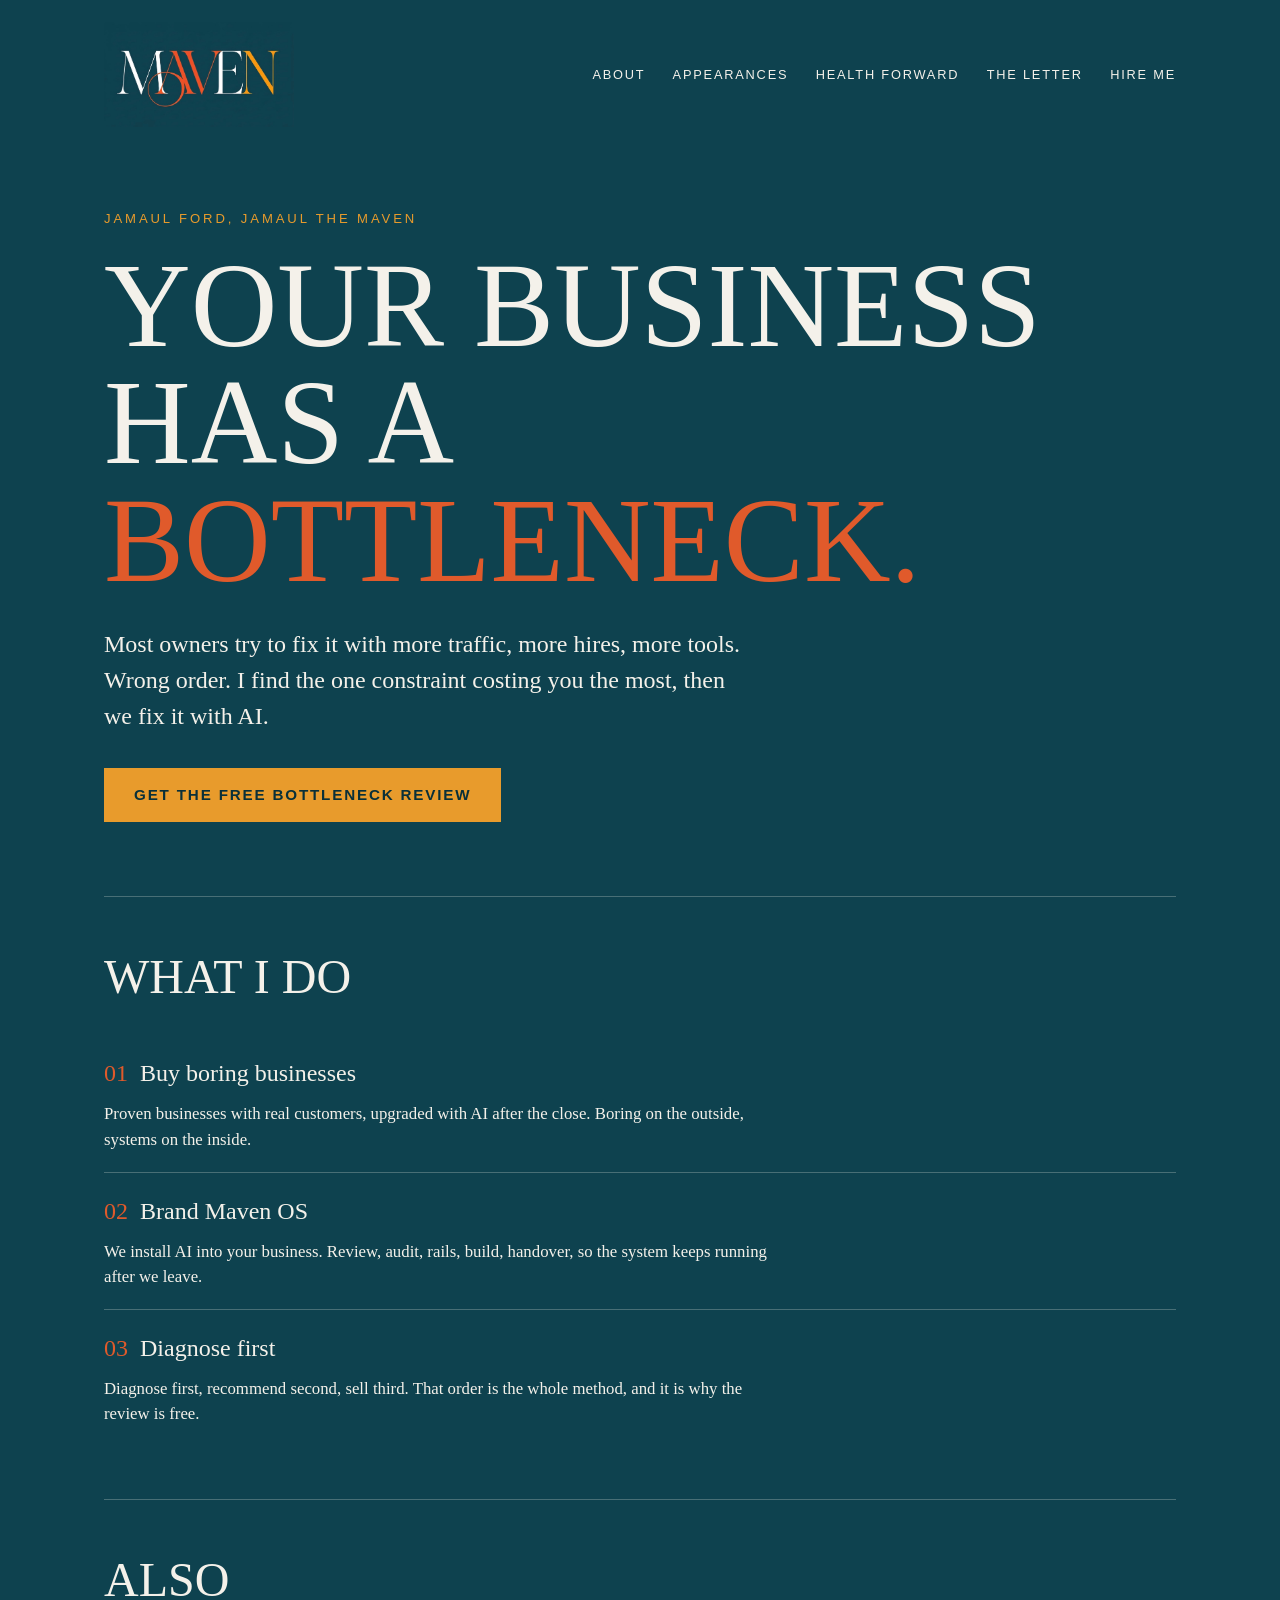
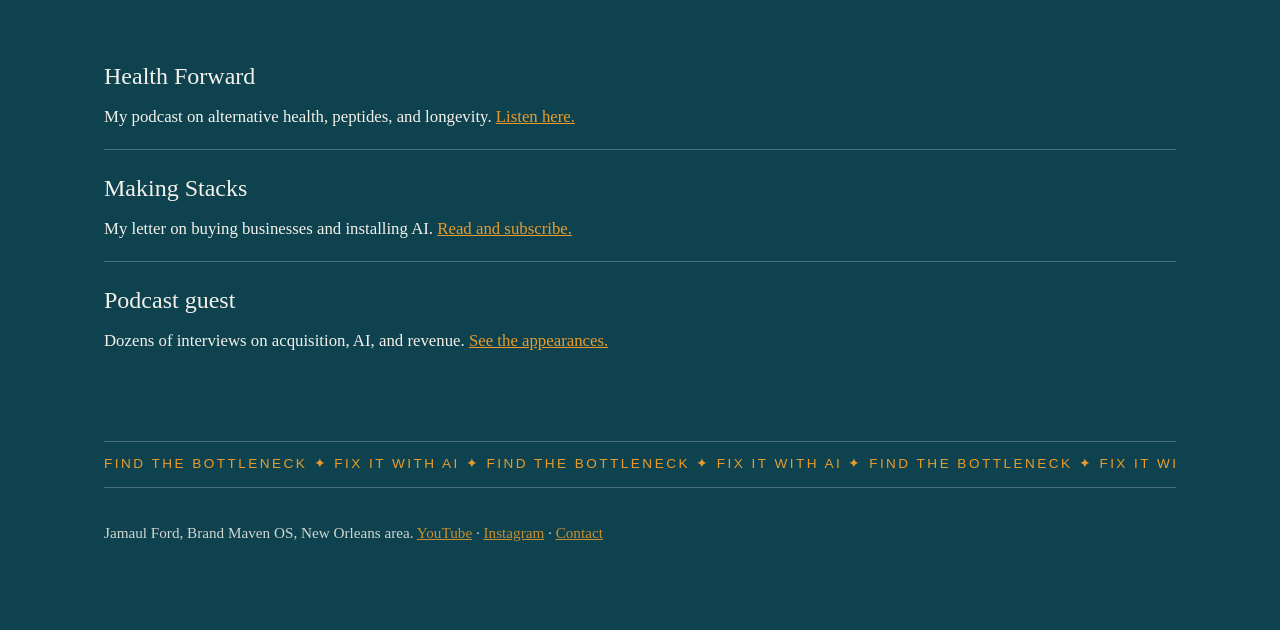
==== index.html @ 56a880d4 "Publish jamaulford.com: home, about, appearances, health forward, contact, join" ====
<!DOCTYPE html>
<html lang="en">
<head>
<meta charset="utf-8">
<meta name="viewport" content="width=device-width, initial-scale=1">
<title>Jamaul Ford | Jamaul The Maven, Founder of Brand Maven OS</title>
<link rel="icon" href="data:image/svg+xml,%3Csvg xmlns='http://www.w3.org/2000/svg' viewBox='0 0 64 64'%3E%3Crect width='64' height='64' fill='%230e424f'/%3E%3Ctext x='32' y='45' font-family='Georgia,serif' font-size='38' fill='%23e89b2c' text-anchor='middle'%3EM%3C/text%3E%3C/svg%3E">
<meta name="description" content="Jamaul Ford buys boring businesses and upgrades them with AI, and founded Brand Maven OS, where we install AI into your business. Host of the Health Forward podcast and writer of Making Stacks.">
<link rel="canonical" href="https://jamaulford.com/">
<style>
  :root {
    --teal: #0e424f; --ink: #f4f1ea; --orange: #e05a2b; --gold: #e89b2c;
    --teal-dark: #093039; --line: rgba(244,241,234,.25);
  }
  * { box-sizing: border-box; }
  body { margin: 0; background: var(--teal); color: var(--ink); font-family: Georgia, 'Times New Roman', serif; line-height: 1.5; }
  main { max-width: 1120px; margin: 0 auto; padding: 0 24px 70px; }
  header.site { display: flex; justify-content: space-between; align-items: center; gap: 20px; padding: 22px 0; flex-wrap: wrap; }
  header.site img { width: 190px; height: auto; display: block; }
  nav { font-family: Arial, Helvetica, sans-serif; text-transform: uppercase; letter-spacing: .14em; font-size: .8rem; }
  nav a { color: var(--ink); text-decoration: none; margin-left: 22px; }
  nav a:hover { color: var(--gold); }
  .hero { padding: 60px 0 30px; }
  .kicker { font-family: Arial, Helvetica, sans-serif; text-transform: uppercase; letter-spacing: .22em; font-size: .82rem; color: var(--gold); margin: 0 0 18px; }
  h1 { font-size: clamp(3rem, 10.5vw, 7.5rem); line-height: .98; margin: 0 0 26px; text-transform: uppercase; font-weight: normal; }
  h1 .accent { color: var(--orange); }
  .hero p.lede { font-size: clamp(1.15rem, 2.4vw, 1.5rem); max-width: 640px; margin: 0 0 34px; }
  .cta { display: inline-block; background: var(--gold); color: var(--teal-dark); font-family: Arial, Helvetica, sans-serif; font-weight: bold; text-transform: uppercase; letter-spacing: .12em; font-size: .95rem; padding: 16px 30px; text-decoration: none; }
  .cta:hover { background: var(--orange); color: var(--ink); }
  section { border-top: 1px solid var(--line); padding: 44px 0 8px; margin-top: 44px; }
  h2 { font-size: clamp(1.9rem, 4.5vw, 3rem); text-transform: uppercase; margin: 0 0 22px; font-weight: normal; }
  .row { display: grid; grid-template-columns: 1fr; gap: 6px; padding: 20px 0; border-top: 1px solid var(--line); }
  .row:first-of-type { border-top: none; }
  .row h3 { font-size: 1.5rem; margin: 0; font-weight: normal; }
  .row h3 .n { color: var(--orange); margin-right: 12px; }
  .row p { margin: 4px 0 0; max-width: 680px; font-size: 1.05rem; }
  a.inline { color: var(--gold); }
  .marquee { border-top: 1px solid var(--line); border-bottom: 1px solid var(--line); margin-top: 60px; padding: 12px 0; overflow: hidden; white-space: nowrap; font-family: Arial, Helvetica, sans-serif; text-transform: uppercase; letter-spacing: .18em; font-size: .85rem; color: var(--gold); }
  footer { margin-top: 34px; font-size: .95rem; opacity: .85; }
  footer a { color: var(--gold); }
</style>
<script type="application/ld+json">
{
  "@context": "https://schema.org",
  "@type": "Person",
  "name": "Jamaul Ford",
  "alternateName": "Jamaul The Maven",
  "url": "https://jamaulford.com/",
  "jobTitle": "Founder, Brand Maven OS",
  "description": "Jamaul Ford buys boring businesses and upgrades them with AI, and founded Brand Maven OS, where we install AI into your business. He is the host of the Health Forward podcast.",
  "sameAs": [
    "https://www.youtube.com/@jamaulthemaven",
    "https://www.instagram.com/jamaulthemaven",
    "https://makingstacks.substack.com",
    "https://podmatch.com/hostdetailpreview/1708655354072578beaefd7de",
    "https://open.spotify.com/show/3qcgBrdR8ibEWQGKE91khV",
    "https://podcasts.apple.com/us/podcast/health-forward/id6837012593"
  ]
}
</script>
</head>
<body>
<main>
<header class="site">
  <a href="/"><img src="[data-uri]" alt="Maven, Jamaul Ford"></a>
  <nav>
    <a href="/about/">About</a>
    <a href="/appearances/">Appearances</a>
    <a href="/health-forward/">Health Forward</a>
    <a href="/join/">The Letter</a>
    <a href="/contact/">Hire Me</a>
  </nav>
</header>

<div class="hero">
  <p class="kicker">Jamaul Ford, Jamaul The Maven</p>
  <h1>Your business<br>has a<br><span class="accent">bottleneck.</span></h1>
  <p class="lede">Most owners try to fix it with more traffic, more hires, more tools. Wrong order. I find the one constraint costing you the most, then we fix it with AI.</p>
  <a class="cta" href="/contact/">Get the free Bottleneck Review</a>
</div>

<section>
  <h2>What I do</h2>
  <div class="row">
    <h3><span class="n">01</span>Buy boring businesses</h3>
    <p>Proven businesses with real customers, upgraded with AI after the close. Boring on the outside, systems on the inside.</p>
  </div>
  <div class="row">
    <h3><span class="n">02</span>Brand Maven OS</h3>
    <p>We install AI into your business. Review, audit, rails, build, handover, so the system keeps running after we leave.</p>
  </div>
  <div class="row">
    <h3><span class="n">03</span>Diagnose first</h3>
    <p>Diagnose first, recommend second, sell third. That order is the whole method, and it is why the review is free.</p>
  </div>
</section>

<section>
  <h2>Also</h2>
  <div class="row">
    <h3>Health Forward</h3>
    <p>My podcast on alternative health, peptides, and longevity. <a class="inline" href="/health-forward/">Listen here.</a></p>
  </div>
  <div class="row">
    <h3>Making Stacks</h3>
    <p>My letter on buying businesses and installing AI. <a class="inline" href="/join/">Read and subscribe.</a></p>
  </div>
  <div class="row">
    <h3>Podcast guest</h3>
    <p>Dozens of interviews on acquisition, AI, and revenue. <a class="inline" href="/appearances/">See the appearances.</a></p>
  </div>
</section>

<div class="marquee">Find the bottleneck ✦ Fix it with AI ✦ Find the bottleneck ✦ Fix it with AI ✦ Find the bottleneck ✦ Fix it with AI ✦</div>

<footer>
  <p>Jamaul Ford, Brand Maven OS, New Orleans area. <a href="https://www.youtube.com/@jamaulthemaven">YouTube</a> · <a href="https://www.instagram.com/jamaulthemaven">Instagram</a> · <a href="/contact/">Contact</a></p>
</footer>
</main>
</body>
</html>
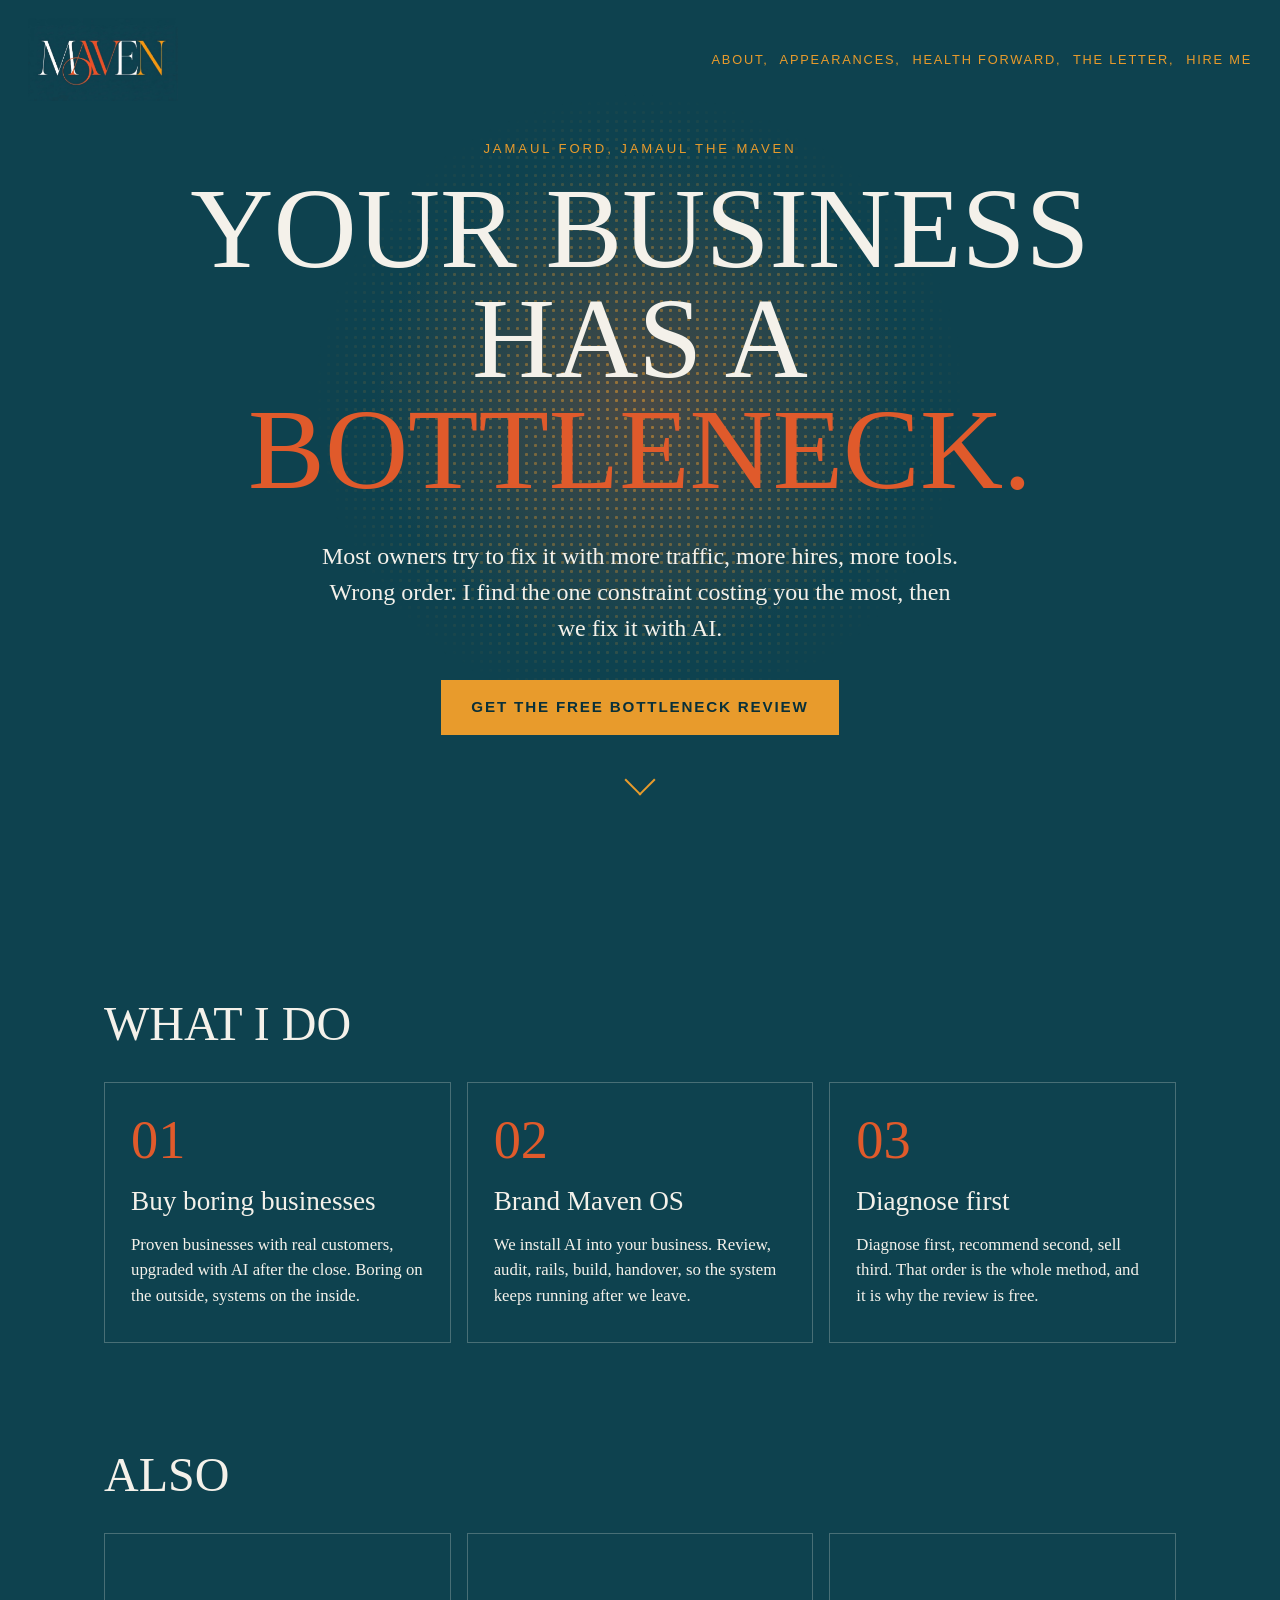
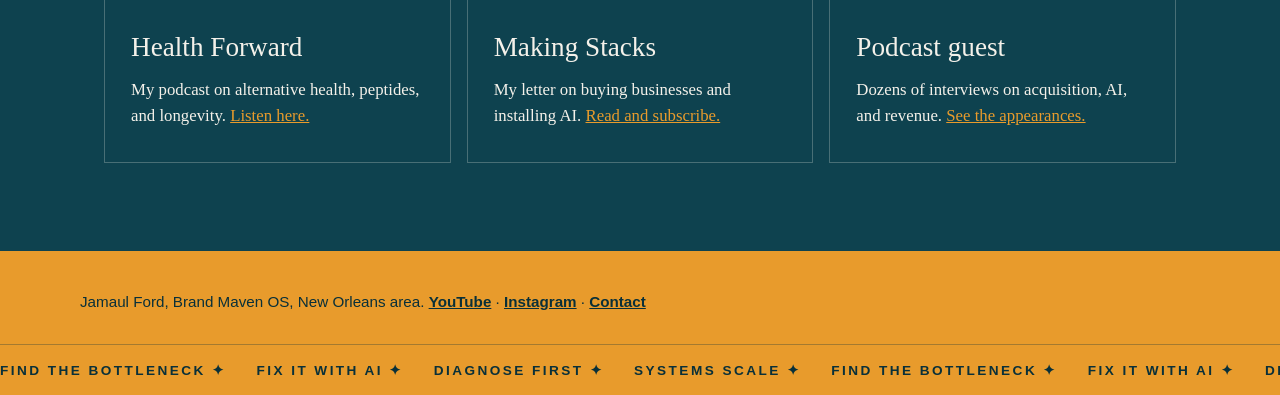
==== commit 55dde87c: "Add unusual.la-style flow and motion Full-screen hero with moving halftone dots, line-by-line headli" ====
--- a/index.html
+++ b/index.html
@@ -58,8 +58,10 @@
   ]
 }
 </script>
+<link rel="stylesheet" href="/assets/motion.css">
+<script src="/assets/motion.js" defer></script>
 </head>
-<body>
+<body class="home">
 <main>
 <header class="site">
   <a href="/"><img src="[data-uri]" alt="Maven, Jamaul Ford"></a>
--- a/assets/motion.css
+++ b/assets/motion.css
@@ -0,0 +1,137 @@
+/* Motion and flow layer for jamaulford.com
+   Inspired by the pacing of unusual.la: full-screen hero, halftone backdrop,
+   spinning logo sticker, fade-up reveals, hover tiles, endless ticker. */
+
+html { scroll-behavior: smooth; }
+body { overflow-x: hidden; }
+
+/* ---------- Fixed header, logo sticker, comma nav ---------- */
+header.site {
+  position: fixed; top: 0; left: 0; right: 0; z-index: 50;
+  padding: 18px 28px; margin: 0;
+  transition: background .4s ease, padding .4s ease;
+}
+header.site.scrolled { background: rgba(9,48,57,.88); backdrop-filter: blur(6px); padding: 10px 28px; }
+header.site img {
+  width: 150px; will-change: transform;
+  transition: transform .15s linear, filter .3s ease;
+}
+header.site a:hover img { filter: drop-shadow(0 0 10px rgba(232,155,44,.6)); }
+nav a { margin-left: 0; position: relative; color: var(--gold); }
+nav a:not(:last-child)::after { content: ","; color: var(--gold); margin-right: .5em; }
+nav a:hover { color: var(--ink); }
+main { padding-top: 110px; }
+
+/* ---------- Headline lines slide up on load ---------- */
+h1 .line { display: block; overflow: hidden; padding-bottom: .06em; }
+h1 .line > span { display: inline-block; transform: translateY(105%); transition: transform 1.1s cubic-bezier(.2,.8,.2,1); transition-delay: calc(var(--i) * .12s + .1s); }
+body.ready h1 .line > span { transform: none; }
+
+/* ---------- Home hero: full screen, centered, halftone ---------- */
+body.home main { padding-top: 0; }
+body.home .hero {
+  position: relative; min-height: 100vh; min-height: 100svh;
+  display: flex; flex-direction: column; justify-content: center; align-items: center;
+  text-align: center; padding: 120px 0 90px; isolation: isolate;
+}
+body.home .hero::before,
+body.home .hero::after {
+  content: ""; position: absolute; z-index: -1; top: 0; bottom: 0;
+  left: calc(50% - 50vw); width: 100vw; pointer-events: none;
+}
+/* the dot screen */
+body.home .hero::before {
+  background-image: radial-gradient(circle, rgba(232,155,44,.55) 1.3px, transparent 1.8px);
+  background-size: 9px 9px;
+  -webkit-mask-image: radial-gradient(ellipse 34% 46% at var(--mx,50%) var(--my,45%), #000 0%, rgba(0,0,0,.55) 45%, transparent 75%);
+          mask-image: radial-gradient(ellipse 34% 46% at var(--mx,50%) var(--my,45%), #000 0%, rgba(0,0,0,.55) 45%, transparent 75%);
+  animation: dot-drift 18s linear infinite;
+  transform: translateY(var(--parallax, 0px));
+}
+/* warm glow under the dots */
+body.home .hero::after {
+  background: radial-gradient(ellipse 30% 40% at var(--mx,50%) var(--my,45%), rgba(224,90,43,.28), transparent 70%);
+  z-index: -2; transform: translateY(var(--parallax, 0px));
+}
+@keyframes dot-drift { to { background-position: 90px 90px; } }
+
+body.home h1 { font-size: clamp(3rem, min(9vw, 13vh), 8rem); line-height: .9; margin-bottom: 30px; }
+body.home .hero p.lede { margin-left: auto; margin-right: auto; }
+body.home .hero .kicker,
+body.home .hero .lede,
+body.home .hero .cta { opacity: 0; transform: translateY(24px); transition: opacity .9s ease, transform .9s ease; }
+body.ready.home .hero .kicker { opacity: 1; transform: none; transition-delay: .05s; }
+body.ready.home .hero .lede { opacity: 1; transform: none; transition-delay: .55s; }
+body.ready.home .hero .cta { opacity: 1; transform: none; transition-delay: .7s; }
+
+.scroll-cue {
+  margin-top: 34px; width: 22px; height: 22px; border-right: 2px solid var(--gold); border-bottom: 2px solid var(--gold);
+  transform: rotate(45deg); animation: cue 1.8s ease-in-out infinite; display: block;
+}
+@keyframes cue { 0%,100% { transform: translateY(0) rotate(45deg); opacity: .5; } 50% { transform: translateY(10px) rotate(45deg); opacity: 1; } }
+
+/* ---------- Buttons ---------- */
+.cta { position: relative; overflow: hidden; z-index: 0; transition: color .3s ease, transform .3s ease; background: var(--gold); }
+.cta::before { content: ""; position: absolute; inset: 0; background: var(--orange); transform: translateY(101%); transition: transform .35s cubic-bezier(.2,.8,.2,1); z-index: -1; }
+.cta:hover { background: var(--gold); color: var(--ink); transform: translateY(-2px); }
+.cta:hover::before { transform: none; }
+
+/* ---------- Tile grid (home sections) ---------- */
+body.home section { border-top: none; }
+body.home section .tiles { display: grid; grid-template-columns: repeat(3, 1fr); gap: 16px; }
+body.home .row {
+  position: relative; overflow: hidden; isolation: isolate;
+  border: 1px solid var(--line); padding: 30px 26px 34px; min-height: 230px;
+  display: flex; flex-direction: column; justify-content: flex-end;
+  transition: transform .45s cubic-bezier(.2,.8,.2,1), color .35s ease, border-color .35s ease;
+}
+body.home .row:first-of-type { border-top: 1px solid var(--line); }
+body.home .row::before {
+  content: ""; position: absolute; inset: 0; z-index: -1; background: var(--gold);
+  transform: translateY(101%); transition: transform .5s cubic-bezier(.2,.8,.2,1);
+}
+body.home .row:hover { transform: translateY(-6px) rotate(-.6deg); color: var(--teal-dark); border-color: var(--gold); }
+body.home .row:hover::before { transform: none; }
+body.home .row:hover .n,
+body.home .row:hover a.inline { color: var(--teal-dark); }
+body.home .row h3 { font-size: 1.7rem; }
+body.home .row h3 .n { display: block; font-size: 3.4rem; line-height: 1; margin-bottom: 14px; transition: transform .5s ease; }
+body.home .row:hover h3 .n { transform: translateX(8px); }
+
+/* ---------- Fade up on scroll ---------- */
+.reveal { opacity: 0; transform: translateY(40px); transition: transform 1s ease-in-out, opacity .8s ease-in-out; transition-delay: var(--d, 0s); }
+.reveal.in { opacity: 1; transform: none; }
+
+/* ---------- Gold footer band with endless ticker ---------- */
+main > footer {
+  margin: 80px 0 -70px; margin-left: calc(50% - 50vw); width: 100vw;
+  background: var(--gold); color: var(--teal-dark); opacity: 1;
+  padding: 40px 28px 0; font-family: Arial, Helvetica, sans-serif;
+}
+main > footer p { max-width: 1120px; margin: 0 auto 30px; }
+main > footer a { color: var(--teal-dark); font-weight: bold; }
+main > footer a:hover { color: var(--orange); }
+.ticker { overflow: hidden; white-space: nowrap; border-top: 1px solid rgba(9,48,57,.3); padding: 14px 0; margin: 0 -28px; }
+.ticker .track { display: inline-flex; animation: tick 28s linear infinite; }
+.ticker .track span { padding-right: 2.2em; text-transform: uppercase; letter-spacing: .18em; font-size: .85rem; font-weight: bold; }
+.ticker:hover .track { animation-play-state: paused; }
+@keyframes tick { to { transform: translateX(-50%); } }
+body.home .marquee { display: none; }
+
+/* ---------- Small screens ---------- */
+@media (max-width: 760px) {
+  header.site { padding: 12px 16px; gap: 8px; }
+  header.site.scrolled { padding: 8px 16px; }
+  header.site img { width: 104px; }
+  nav { font-size: .66rem; letter-spacing: .1em; }
+  main { padding-top: 120px; }
+  body.home section .tiles { grid-template-columns: 1fr; }
+  body.home .row { min-height: 170px; }
+}
+
+/* ---------- Respect people who turn motion off ---------- */
+@media (prefers-reduced-motion: reduce) {
+  *, *::before, *::after { animation: none !important; transition: none !important; }
+  .reveal, h1 .line > span, body.home .hero .kicker, body.home .hero .lede, body.home .hero .cta { opacity: 1 !important; transform: none !important; }
+  header.site img { transform: none !important; }
+}
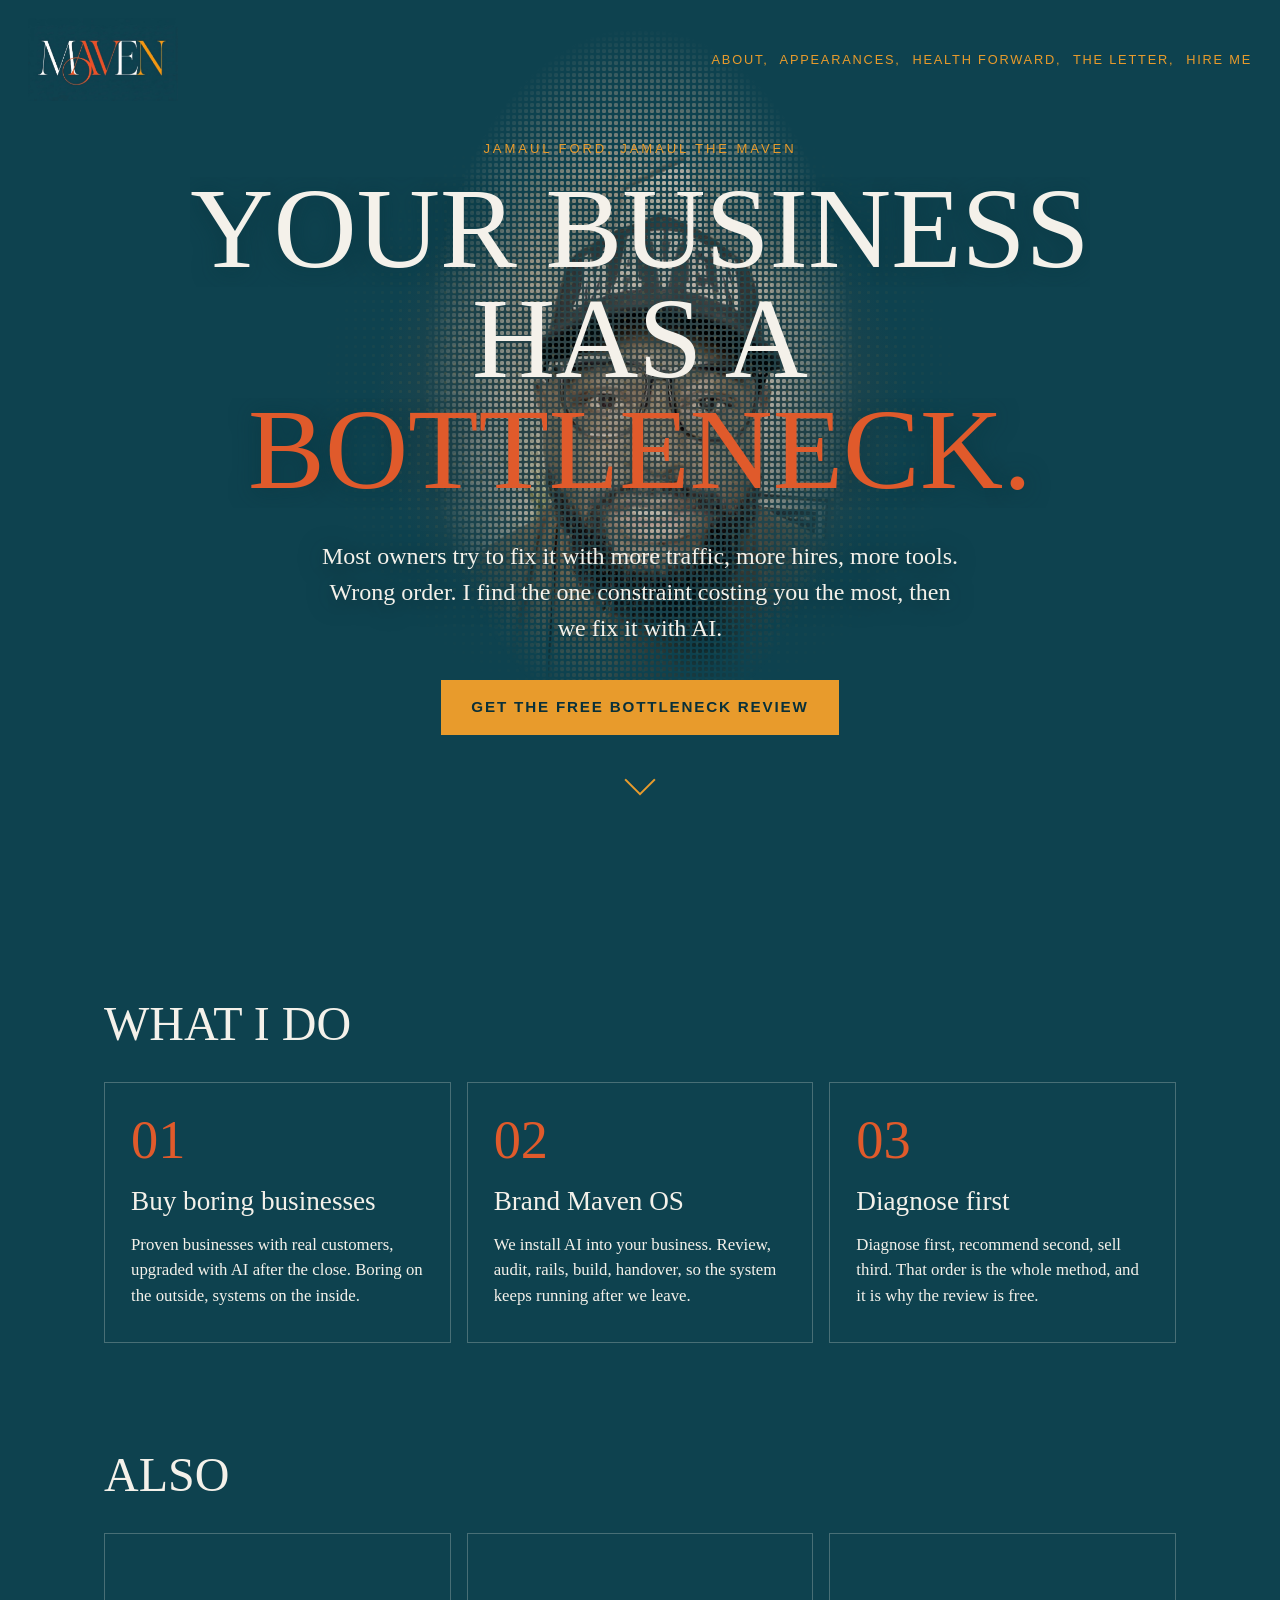
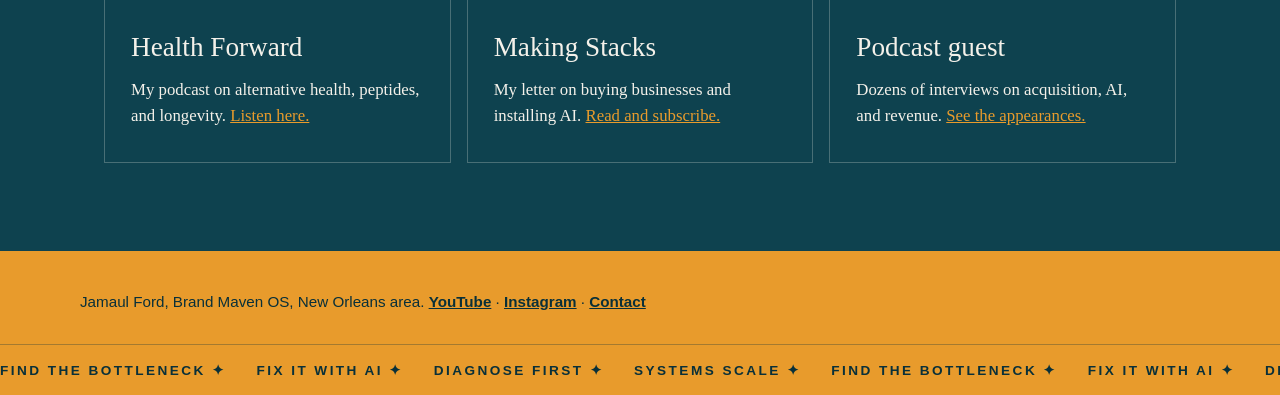
==== commit 6f63b787: "Add halftone hero video that passes up on scroll Co-Authored-By: Claude Opus 5.5 <noreply@anthropic." ====
--- a/index.html
+++ b/index.html
@@ -75,6 +75,11 @@
 </header>
 
 <div class="hero">
+  <div class="hero-media" aria-hidden="true">
+    <video autoplay muted loop playsinline preload="auto" poster="/assets/hero-poster.jpg">
+      <source src="/assets/hero.mp4" type="video/mp4">
+    </video>
+  </div>
   <p class="kicker">Jamaul Ford, Jamaul The Maven</p>
   <h1>Your business<br>has a<br><span class="accent">bottleneck.</span></h1>
   <p class="lede">Most owners try to fix it with more traffic, more hires, more tools. Wrong order. I find the one constraint costing you the most, then we fix it with AI.</p>
--- a/assets/motion.css
+++ b/assets/motion.css
@@ -54,6 +54,36 @@
   z-index: -2; transform: translateY(var(--parallax, 0px));
 }
 @keyframes dot-drift { to { background-position: 90px 90px; } }
+
+/* ---------- Hero video, shown through a dot screen, passes up on scroll ---------- */
+body.home .hero::before { opacity: .35; }
+.hero-media {
+  position: absolute; z-index: -1; left: 50%; top: 0; height: 100%;
+  width: min(62vh, 92vw); transform: translate(-50%, var(--lift, 0px));
+  opacity: var(--fade, 1); will-change: transform, opacity; pointer-events: none;
+}
+.hero-media video {
+  width: 100%; height: 100%; object-fit: cover; display: block;
+  filter: grayscale(.25) contrast(1.35) brightness(.66) sepia(.25);
+  /* dots, then a soft edge so it melts into the teal */
+  -webkit-mask-image:
+    radial-gradient(circle, #000 1.9px, transparent 2.5px),
+    radial-gradient(ellipse 50% 50% at 50% 42%, #000 45%, transparent 78%);
+  -webkit-mask-size: 6px 6px, 100% 100%;
+  -webkit-mask-repeat: repeat, no-repeat;
+  -webkit-mask-composite: source-in;
+          mask-image:
+    radial-gradient(circle, #000 1.9px, transparent 2.5px),
+    radial-gradient(ellipse 50% 50% at 50% 42%, #000 45%, transparent 78%);
+          mask-size: 6px 6px, 100% 100%;
+          mask-repeat: repeat, no-repeat;
+          mask-composite: intersect;
+}
+body.home .hero h1, body.home .hero .lede { text-shadow: 0 2px 24px rgba(9,48,57,.6); }
+@media (max-width: 760px) {
+  .hero-media { width: 100vw; }
+  .hero-media video { -webkit-mask-size: 5px 5px, 100% 100%; mask-size: 5px 5px, 100% 100%; }
+}
 
 body.home h1 { font-size: clamp(3rem, min(9vw, 13vh), 8rem); line-height: .9; margin-bottom: 30px; }
 body.home .hero p.lede { margin-left: auto; margin-right: auto; }
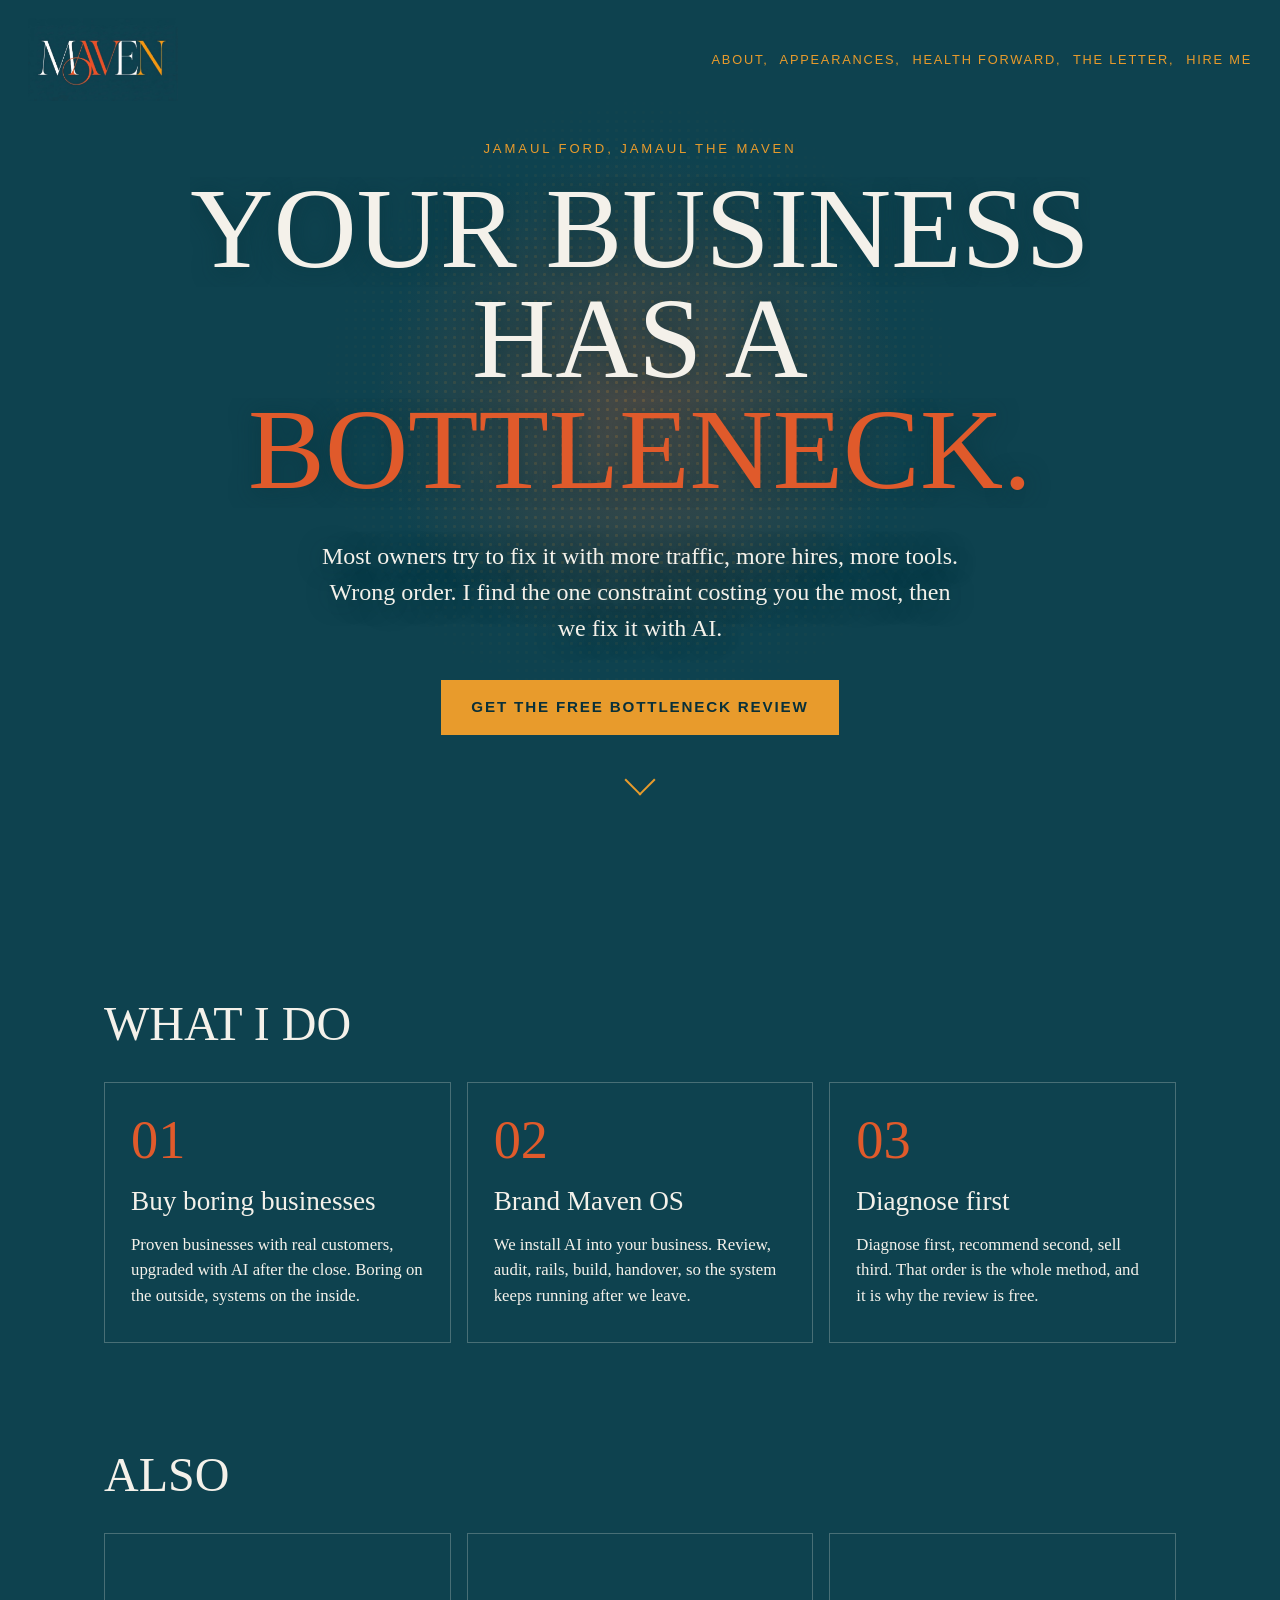
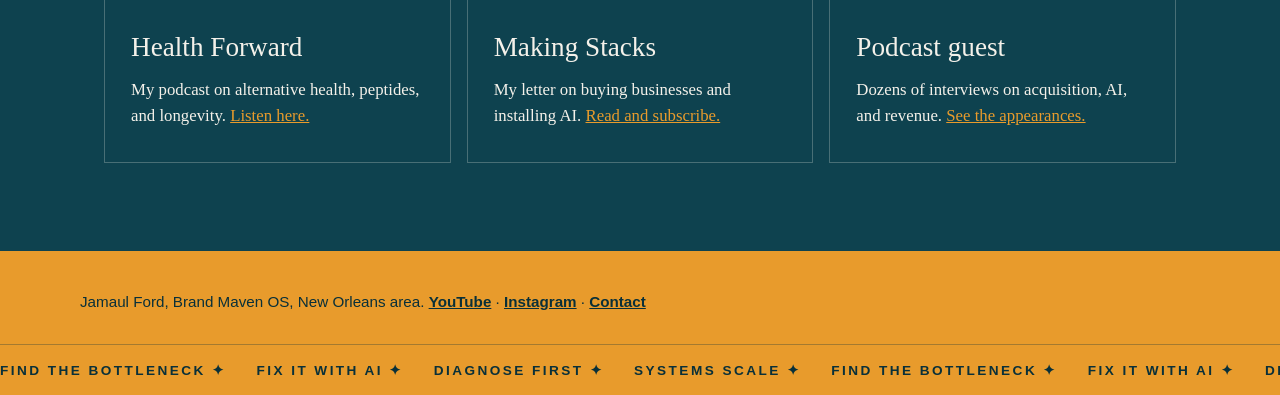
==== commit 05de13a2: "Wire TidyCal Bottleneck Review booking link into home CTA and contact page" ====
--- a/index.html
+++ b/index.html
@@ -75,15 +75,10 @@
 </header>
 
 <div class="hero">
-  <div class="hero-media" aria-hidden="true">
-    <video autoplay muted loop playsinline preload="auto" poster="/assets/hero-poster.jpg">
-      <source src="/assets/hero.mp4" type="video/mp4">
-    </video>
-  </div>
   <p class="kicker">Jamaul Ford, Jamaul The Maven</p>
   <h1>Your business<br>has a<br><span class="accent">bottleneck.</span></h1>
   <p class="lede">Most owners try to fix it with more traffic, more hires, more tools. Wrong order. I find the one constraint costing you the most, then we fix it with AI.</p>
-  <a class="cta" href="/contact/">Get the free Bottleneck Review</a>
+  <a class="cta" href="https://tidycal.com/brandmavenconsults/bottleneck-review">Get the free Bottleneck Review</a>
 </div>
 
 <section>
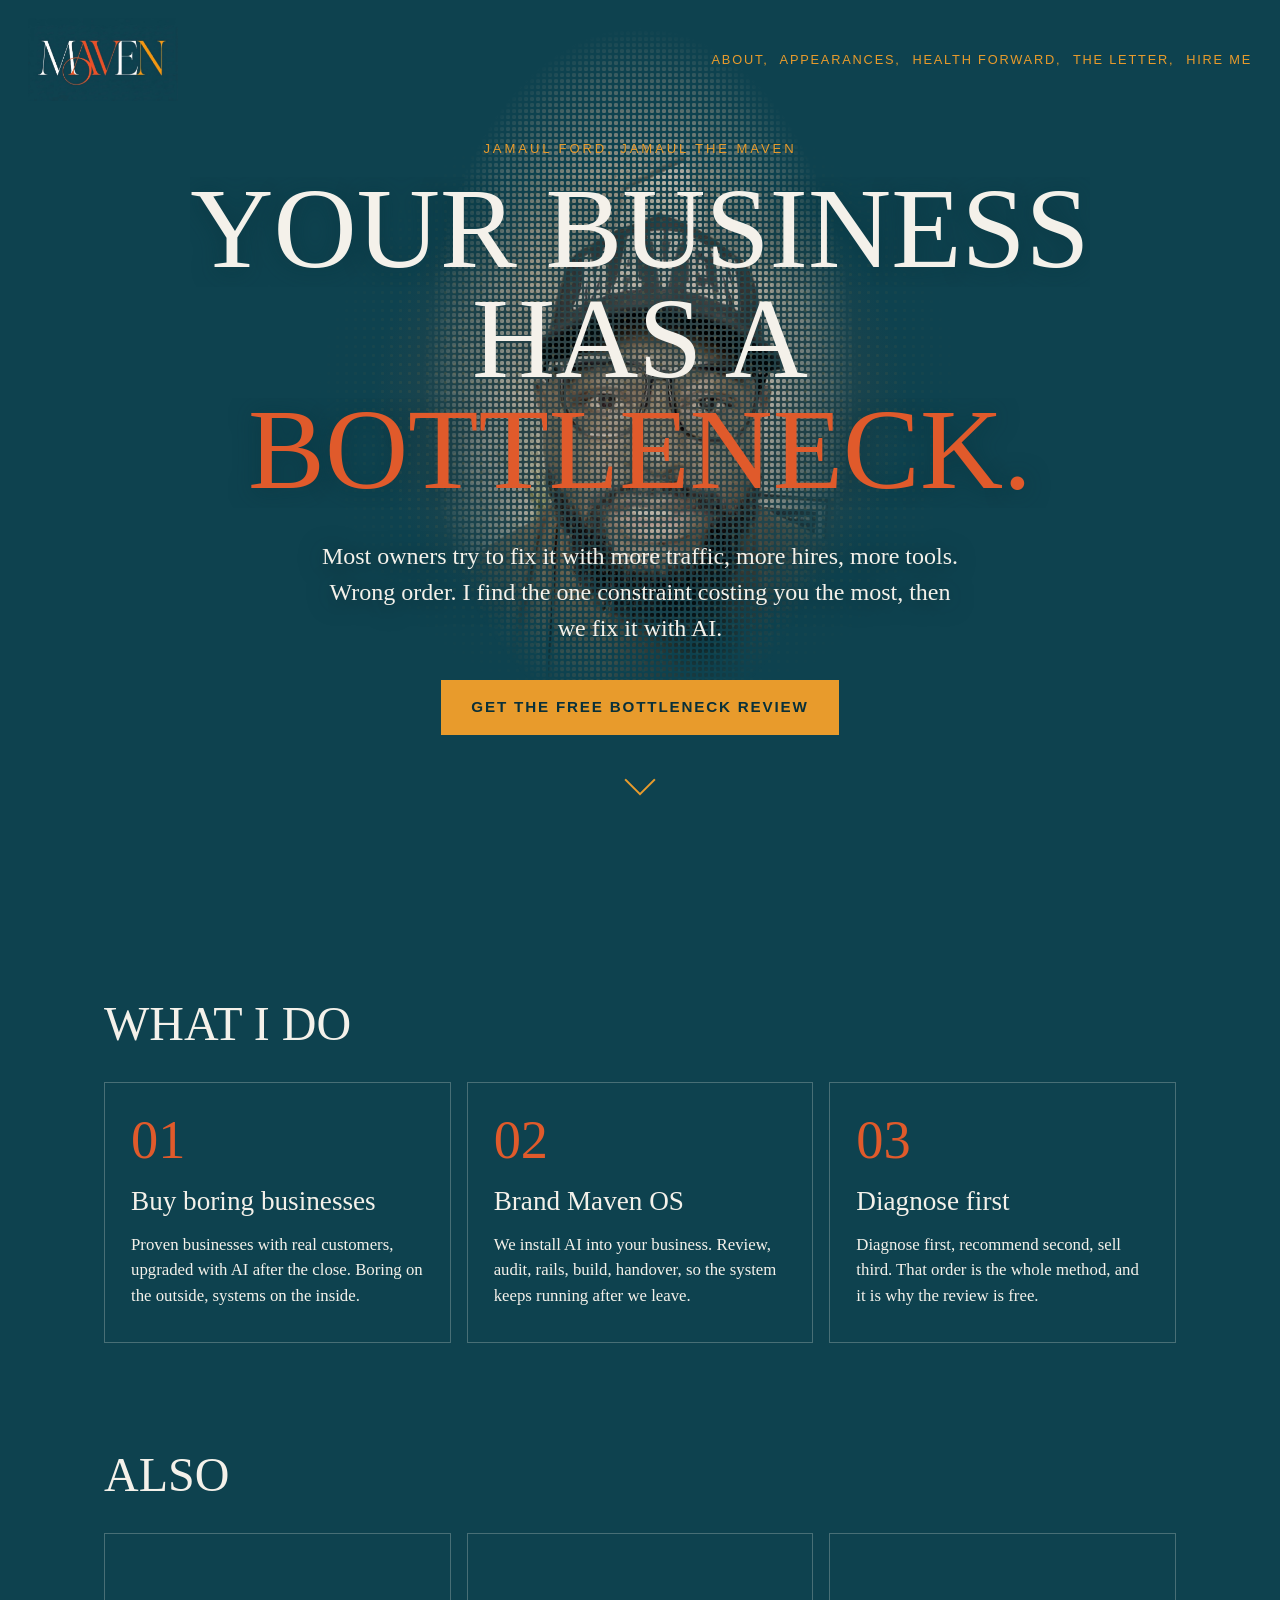
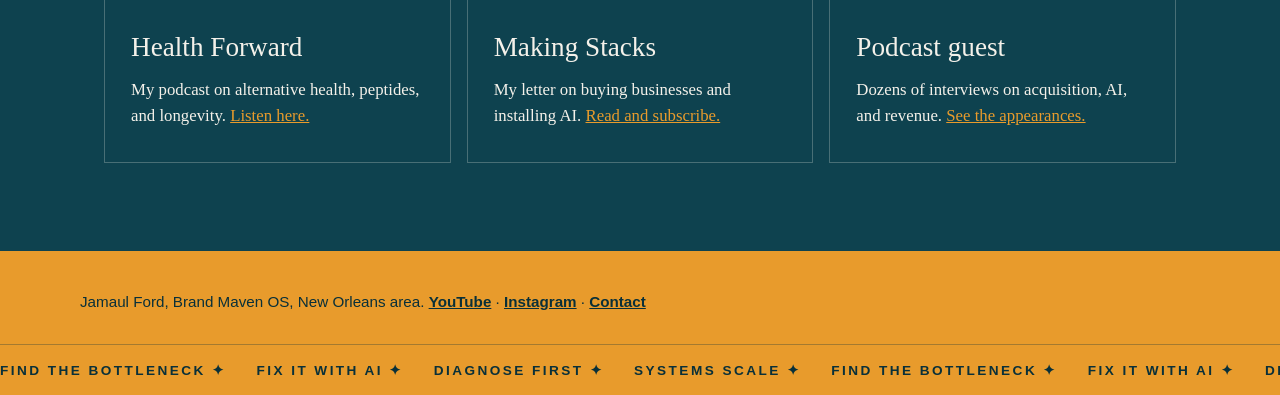
==== commit ab329491: "Restore hero video on homepage Co-Authored-By: Claude Opus 5.5 <noreply@anthropic.com> Claude-Sessio" ====
--- a/index.html
+++ b/index.html
@@ -75,6 +75,11 @@
 </header>
 
 <div class="hero">
+  <div class="hero-media" aria-hidden="true">
+    <video autoplay muted loop playsinline preload="auto" poster="/assets/hero-poster.jpg">
+      <source src="/assets/hero.mp4" type="video/mp4">
+    </video>
+  </div>
   <p class="kicker">Jamaul Ford, Jamaul The Maven</p>
   <h1>Your business<br>has a<br><span class="accent">bottleneck.</span></h1>
   <p class="lede">Most owners try to fix it with more traffic, more hires, more tools. Wrong order. I find the one constraint costing you the most, then we fix it with AI.</p>
